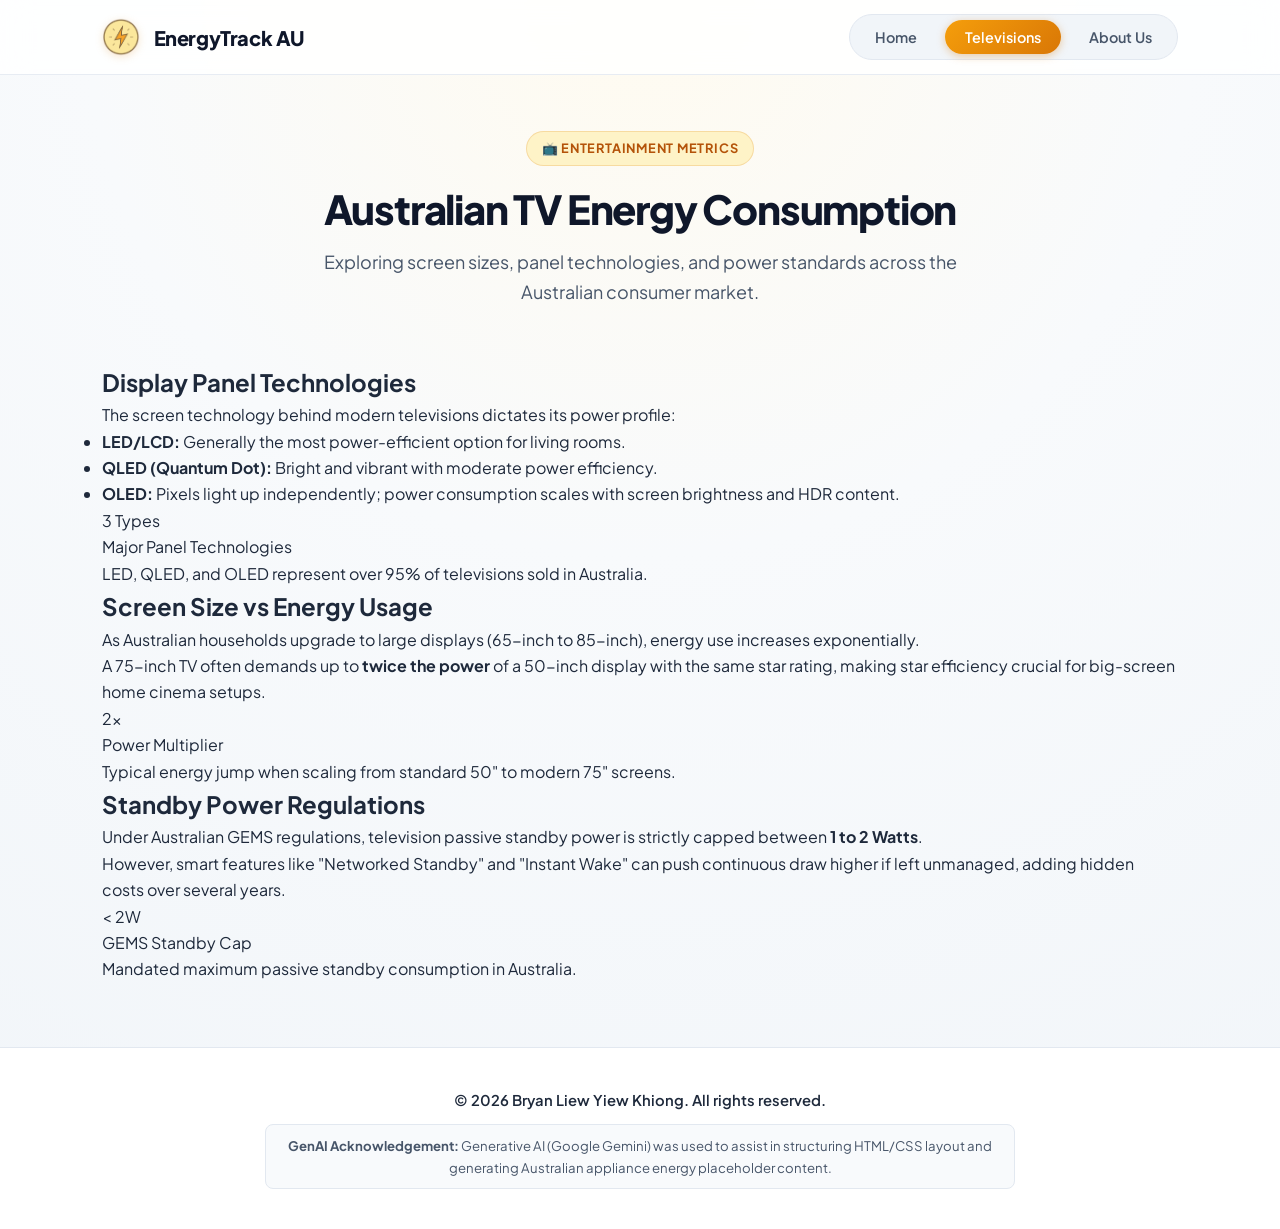
==== televisions.html @ 2cfe1e7c "Initial commit" ====
<!DOCTYPE html>
<html lang="en">
<head>
  <meta charset="UTF-8" />
  <meta name="viewport" content="width=device-width, initial-scale=1.0" />
  <title>Televisions - Australian Appliance Energy</title>
  <link rel="stylesheet" href="style.css" />
</head>
<body>
  <header>
    <nav class="navbar">
      <div class="nav-brand" id="brand-logo" role="button" tabindex="0" title="Return to Home">
        <img src="images/PowerIcon.png" alt="Power Logo" class="power-icon" />
        <span class="brand-text">EnergyTrack AU</span>
      </div>

      <ul class="nav-links">
        <li><button class="nav-btn" data-page="index.html">Home</button></li>
        <li><button class="nav-btn active" data-page="televisions.html">Televisions</button></li>
        <li><button class="nav-btn" data-page="about.html">About Us</button></li>
      </ul>
    </nav>
  </header>

  <main class="content-container">
    <div class="hero-banner">
      <span class="tag-badge">📺 Entertainment Metrics</span>
      <h1>Australian TV Energy Consumption</h1>
      <p class="subtitle">Exploring screen sizes, panel technologies, and power standards across the Australian consumer market.</p>
    </div>

    <div class="story-stream">

      <section class="story-block">
        <div class="story-content">
          <h2>Display Panel Technologies</h2>
          <p>The screen technology behind modern televisions dictates its power profile:</p>
          <ul>
            <li><strong>LED/LCD:</strong> Generally the most power-efficient option for living rooms.</li>
            <li><strong>QLED (Quantum Dot):</strong> Bright and vibrant with moderate power efficiency.</li>
            <li><strong>OLED:</strong> Pixels light up independently; power consumption scales with screen brightness and HDR content.</li>
          </ul>
        </div>
        <div class="story-stat-box">
          <div class="stat-number">3 Types</div>
          <div class="stat-label">Major Panel Technologies</div>
          <p class="stat-desc">LED, QLED, and OLED represent over 95% of televisions sold in Australia.</p>
        </div>
      </section>

      <section class="story-block reversed">
        <div class="story-content">
          <h2>Screen Size vs Energy Usage</h2>
          <p>
            As Australian households upgrade to large displays (65-inch to 85-inch), energy use increases exponentially.
          </p>
          <p>
            A 75-inch TV often demands up to <strong>twice the power</strong> of a 50-inch display with the same star rating, making star efficiency crucial for big-screen home cinema setups.
          </p>
        </div>
        <div class="story-stat-box">
          <div class="stat-number">2x</div>
          <div class="stat-label">Power Multiplier</div>
          <p class="stat-desc">Typical energy jump when scaling from standard 50" to modern 75" screens.</p>
        </div>
      </section>

      <section class="story-block">
        <div class="story-content">
          <h2>Standby Power Regulations</h2>
          <p>
            Under Australian GEMS regulations, television passive standby power is strictly capped between <strong>1 to 2 Watts</strong>.
          </p>
          <p>
            However, smart features like "Networked Standby" and "Instant Wake" can push continuous draw higher if left unmanaged, adding hidden costs over several years.
          </p>
        </div>
        <div class="story-stat-box">
          <div class="stat-number">&lt; 2W</div>
          <div class="stat-label">GEMS Standby Cap</div>
          <p class="stat-desc">Mandated maximum passive standby consumption in Australia.</p>
        </div>
      </section>

    </div>
  </main>

  <footer>
    <div class="footer-content">
      <p class="copyright">&copy; <span id="current-year"></span> Bryan Liew Yiew Khiong. All rights reserved.</p>
      <p class="acknowledgement">
        <strong>GenAI Acknowledgement:</strong> Generative AI (Google Gemini) was used to assist in structuring HTML/CSS layout and generating Australian appliance energy placeholder content.
      </p>
    </div>
  </footer>

  <script src="script.js"></script>
</body>
</html>
---- style.css ----
@import url('https://fonts.googleapis.com/css2?family=Plus+Jakarta+Sans:wght@400;500;600;700;800&display=swap');

:root {
  /* Colors tuned directly to your golden/amber lightning logo */
  --primary-gold: #d97706;        /* Warm rich amber */
  --primary-gold-light: #fef3c7;  /* Soft amber tint */
  --primary-gold-dark: #b45309;   /* Deep amber */
  --gold-glow: rgba(217, 119, 6, 0.15);

  --slate-900: #0f172a;           /* Deep luxury slate */
  --slate-800: #1e293b;
  --slate-600: #475569;
  --slate-400: #94a3b8;
  --slate-200: #e2e8f0;
  --slate-50:  #f8fafc;

  --card-bg: #ffffff;
  --card-shadow: 0 4px 20px -2px rgba(15, 23, 42, 0.05), 0 2px 6px -1px rgba(15, 23, 42, 0.02);
  --card-hover-shadow: 0 12px 28px -4px rgba(217, 119, 6, 0.12), 0 4px 12px -2px rgba(15, 23, 42, 0.04);
}

* {
  margin: 0;
  padding: 0;
  box-sizing: border-box;
}

body {
  font-family: 'Plus Jakarta Sans', -apple-system, BlinkMacSystemFont, 'Segoe UI', Roboto, sans-serif;
  background: radial-gradient(circle at 50% 0%, #fffbf0 0%, #f8fafc 40%, #f1f5f9 100%);
  color: var(--slate-800);
  line-height: 1.65;
  min-height: 100vh;
  display: flex;
  flex-direction: column;
  -webkit-font-smoothing: antialiased;
}

/* Glassmorphism Header */
header {
  position: sticky;
  top: 0;
  z-index: 100;
  background: rgba(255, 255, 255, 0.85);
  backdrop-filter: blur(14px);
  -webkit-backdrop-filter: blur(14px);
  border-bottom: 1px solid rgba(226, 232, 240, 0.8);
}

.navbar {
  max-width: 1140px;
  margin: 0 auto;
  padding: 0.9rem 2rem;
  display: flex;
  align-items: center;
  justify-content: space-between;
}

/* Brand & Power Logo */
.nav-brand {
  display: flex;
  align-items: center;
  gap: 0.85rem;
  cursor: pointer;
  user-select: none;
  transition: transform 0.2s cubic-bezier(0.4, 0, 0.2, 1);
}

.nav-brand:hover {
  transform: translateY(-1px);
}

.power-icon {
  width: 38px;
  height: 38px;
  object-fit: contain;
  filter: drop-shadow(0 2px 4px rgba(217, 119, 6, 0.2));
}

.brand-text {
  font-size: 1.25rem;
  font-weight: 800;
  letter-spacing: -0.02em;
  color: var(--slate-900);
}

/* Navigation Buttons */
.nav-links {
  list-style: none;
  display: flex;
  align-items: center;
  gap: 0.5rem;
  background: #f1f5f9;
  padding: 0.3rem;
  border-radius: 9999px;
  border: 1px solid var(--slate-200);
}

.nav-btn {
  background: transparent;
  border: none;
  padding: 0.5rem 1.25rem;
  border-radius: 9999px;
  font-size: 0.9rem;
  font-weight: 600;
  color: var(--slate-600);
  cursor: pointer;
  transition: all 0.25s ease;
  font-family: inherit;
}

/* Mouse over feedback */
.nav-btn:hover {
  color: var(--primary-gold-dark);
  background-color: rgba(254, 243, 199, 0.6);
}

/* Feedback for current active page */
.nav-btn.active {
  background: linear-gradient(135deg, #f59e0b 0%, #d97706 100%);
  color: #ffffff;
  box-shadow: 0 2px 8px rgba(217, 119, 6, 0.35);
}

/* Main Container */
.content-container {
  max-width: 1140px;
  margin: 3.5rem auto 4rem;
  padding: 0 2rem;
  flex: 1;
  width: 100%;
}

/* Hero Section */
.hero-banner {
  text-align: center;
  max-width: 800px;
  margin: 0 auto 3.5rem;
}

.tag-badge {
  display: inline-flex;
  align-items: center;
  gap: 0.4rem;
  background-color: var(--primary-gold-light);
  color: var(--primary-gold-dark);
  font-size: 0.8rem;
  font-weight: 700;
  text-transform: uppercase;
  letter-spacing: 0.06em;
  padding: 0.35rem 0.9rem;
  border-radius: 9999px;
  border: 1px solid rgba(217, 119, 6, 0.2);
  margin-bottom: 1.2rem;
}

.hero-banner h1 {
  font-size: 2.5rem;
  font-weight: 800;
  letter-spacing: -0.03em;
  color: var(--slate-900);
  line-height: 1.2;
  margin-bottom: 0.9rem;
}

.subtitle {
  color: var(--slate-600);
  font-size: 1.125rem;
  font-weight: 400;
  max-width: 650px;
  margin: 0 auto;
}

/* Card Grid */
.card-grid {
  display: grid;
  grid-template-columns: repeat(auto-fit, minmax(320px, 1fr));
  gap: 1.75rem;
}

.card {
  background-color: var(--card-bg);
  border: 1px solid rgba(226, 232, 240, 0.9);
  border-radius: 16px;
  padding: 2rem;
  box-shadow: var(--card-shadow);
  transition: all 0.3s cubic-bezier(0.4, 0, 0.2, 1);
  position: relative;
  overflow: hidden;
  display: flex;
  flex-direction: column;
}

/* Luxury accent bar on cards */
.card::before {
  content: '';
  position: absolute;
  top: 0;
  left: 0;
  right: 0;
  height: 4px;
  background: linear-gradient(90deg, #f59e0b, #d97706);
  opacity: 0;
  transition: opacity 0.3s ease;
}

.card:hover {
  transform: translateY(-5px);
  box-shadow: var(--card-hover-shadow);
  border-color: rgba(217, 119, 6, 0.3);
}

.card:hover::before {
  opacity: 1;
}

.card-icon {
  width: 44px;
  height: 44px;
  border-radius: 10px;
  background: var(--primary-gold-light);
  color: var(--primary-gold);
  display: flex;
  align-items: center;
  justify-content: center;
  font-size: 1.25rem;
  margin-bottom: 1.25rem;
}

.card h2 {
  font-size: 1.35rem;
  font-weight: 700;
  letter-spacing: -0.01em;
  color: var(--slate-900);
  margin-bottom: 0.85rem;
}

.card p {
  color: var(--slate-600);
  font-size: 0.975rem;
  line-height: 1.65;
}

.card strong {
  color: var(--slate-900);
}

.card ul {
  padding-left: 1.2rem;
  margin-top: 0.75rem;
}

.card li {
  margin-bottom: 0.5rem;
  color: var(--slate-600);
  font-size: 0.95rem;
}

.card code {
  background: #f1f5f9;
  padding: 0.15rem 0.4rem;
  border-radius: 4px;
  font-size: 0.85em;
  color: var(--slate-800);
  font-weight: 600;
}

/* Modern Footer */
footer {
  background-color: #ffffff;
  border-top: 1px solid var(--slate-200);
  padding: 2.5rem 1.5rem;
  text-align: center;
  margin-top: auto;
}

.footer-content {
  max-width: 900px;
  margin: 0 auto;
  display: flex;
  flex-direction: column;
  gap: 0.75rem;
}

.copyright {
  font-size: 0.925rem;
  font-weight: 600;
  color: var(--slate-800);
}

.acknowledgement {
  display: inline-block;
  font-size: 0.825rem;
  color: var(--slate-600);
  background: var(--slate-50);
  padding: 0.6rem 1.25rem;
  border-radius: 8px;
  border: 1px solid var(--slate-200);
  max-width: 750px;
  margin: 0 auto;
}
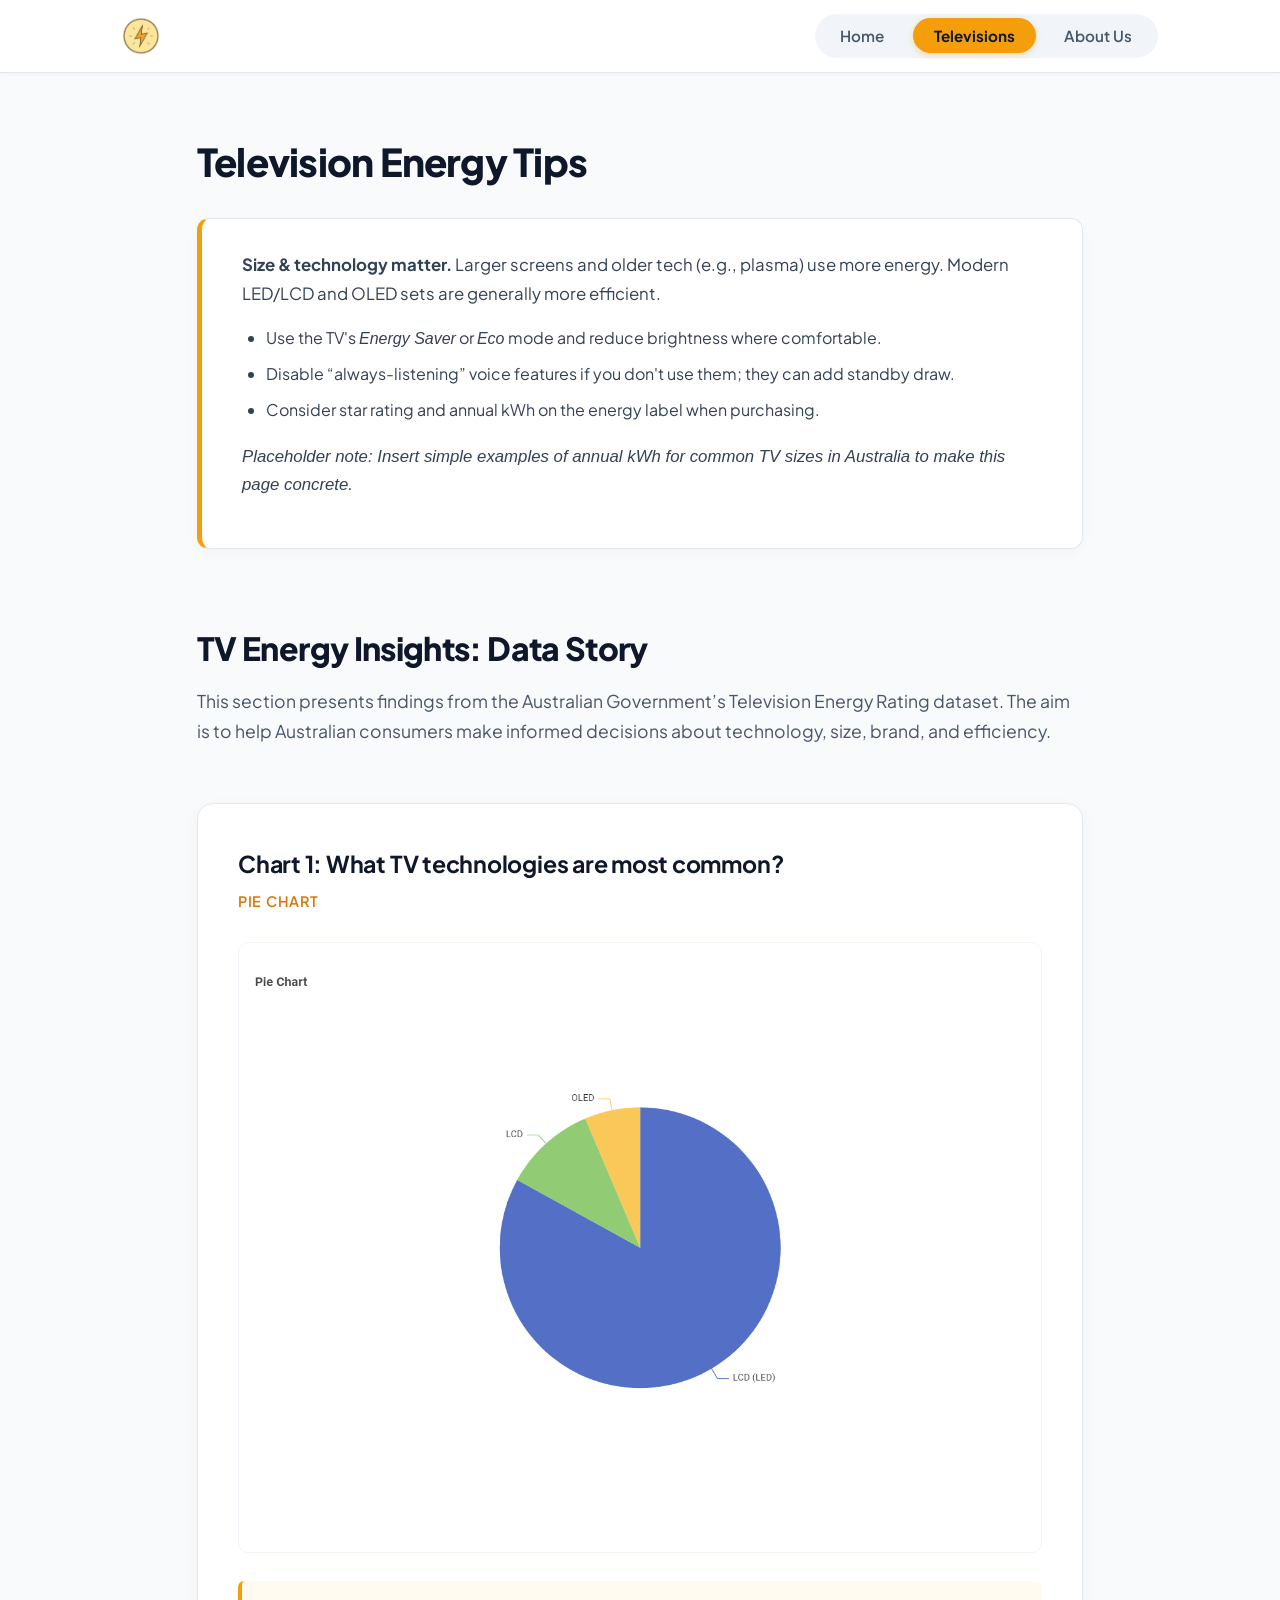
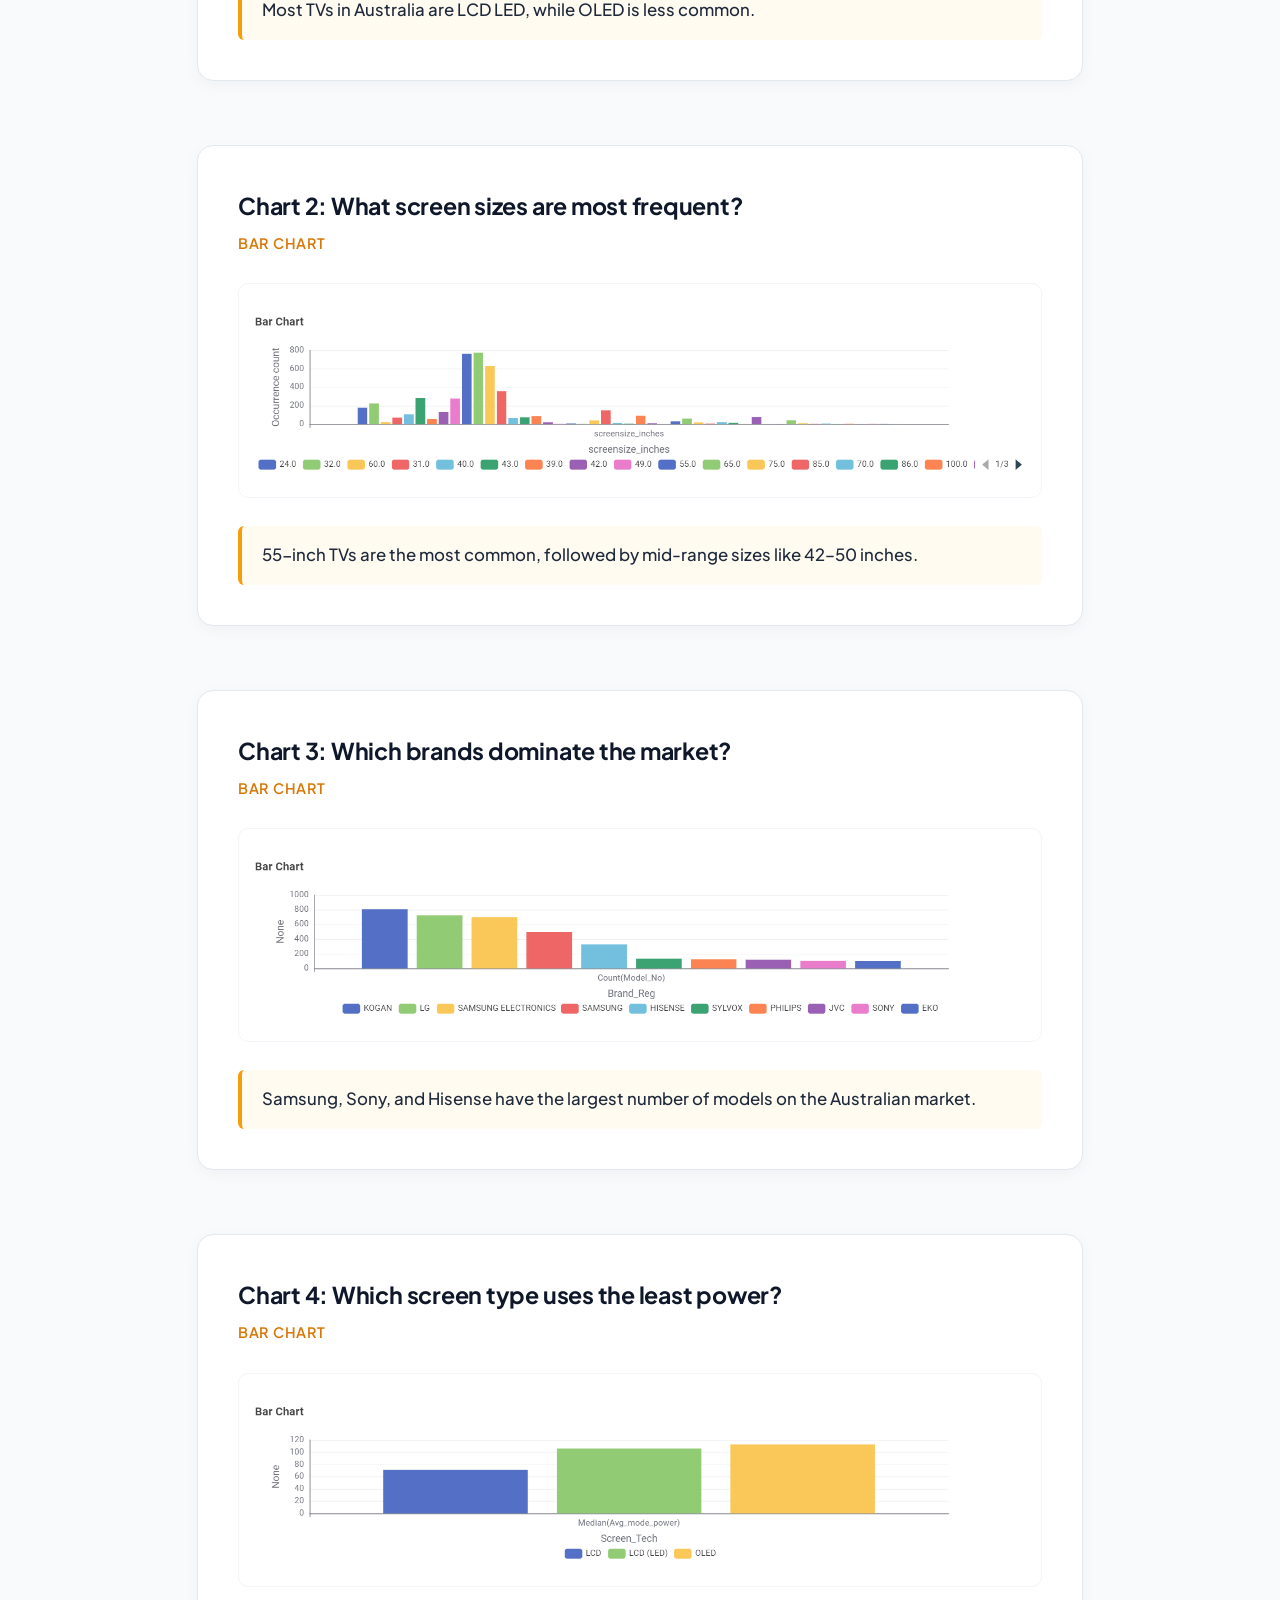
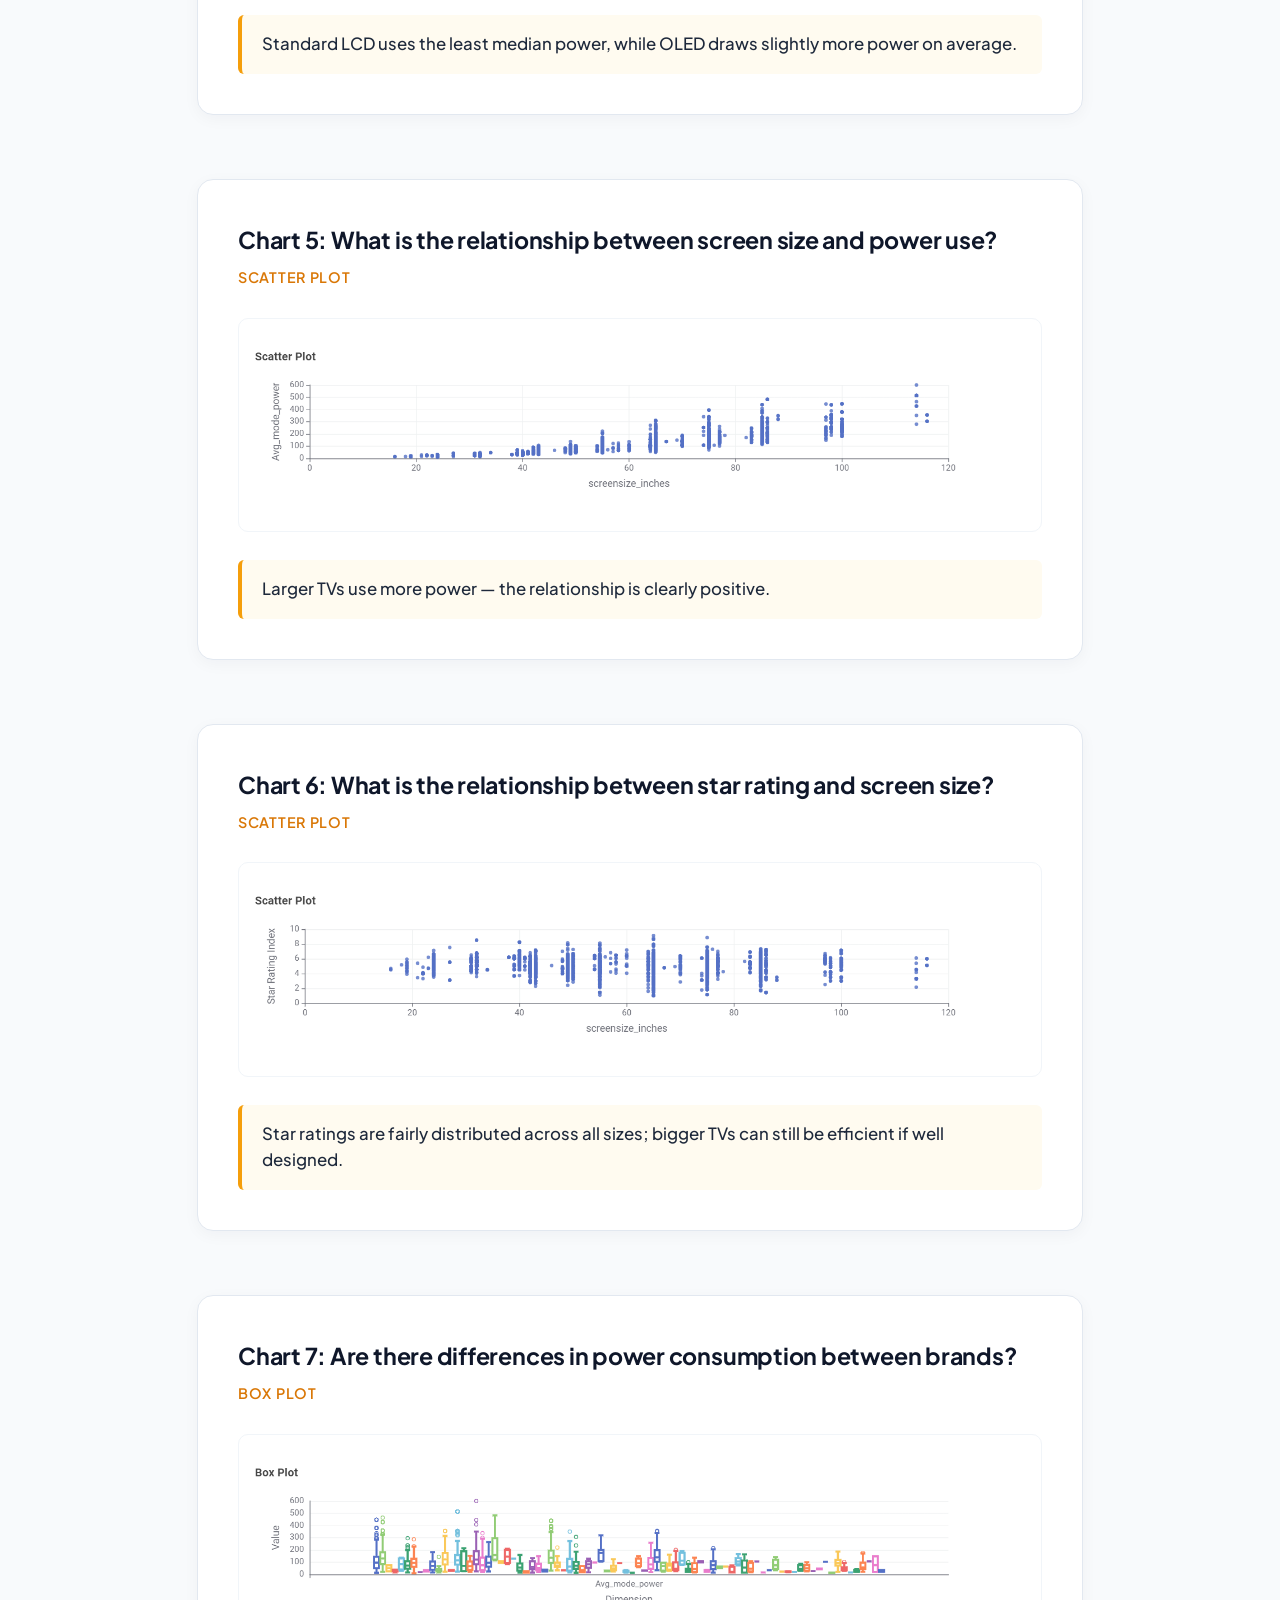
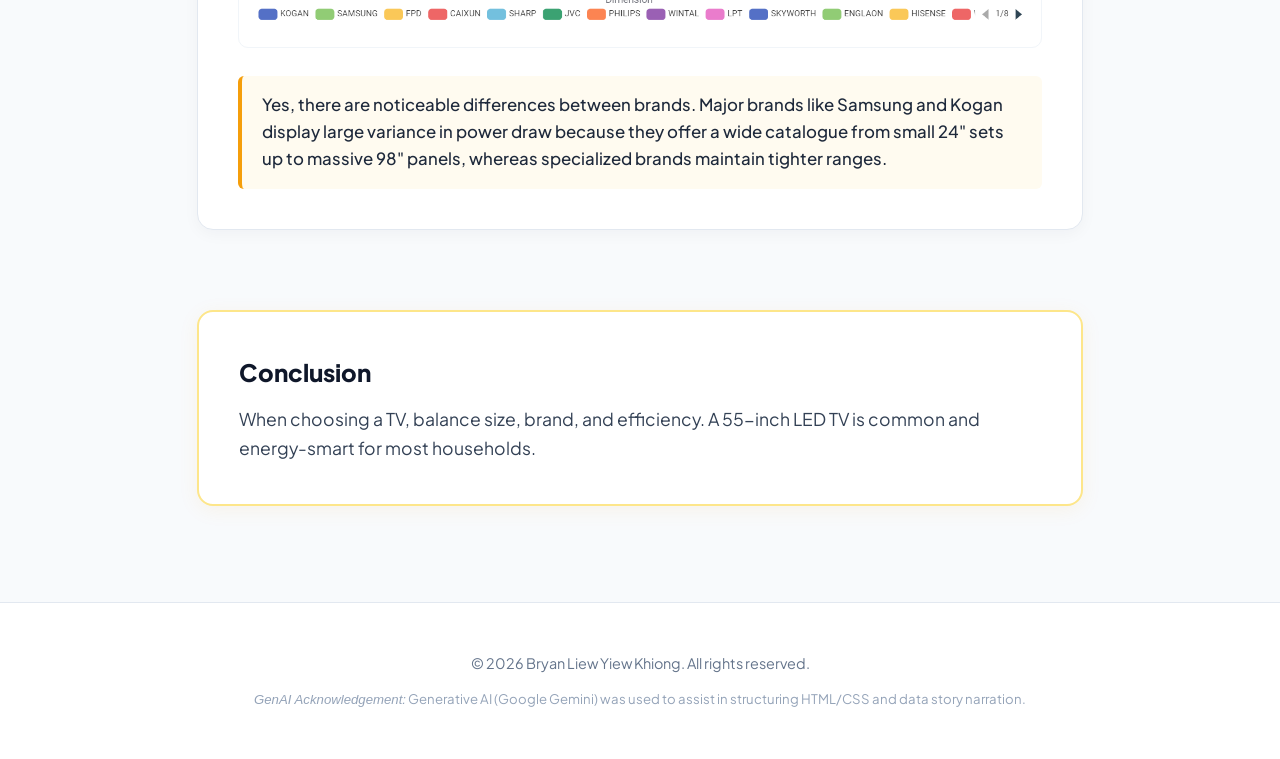
==== commit 5df1d3ab: "Improved layout" ====
--- a/televisions.html
+++ b/televisions.html
@@ -3,7 +3,7 @@
 <head>
   <meta charset="UTF-8" />
   <meta name="viewport" content="width=device-width, initial-scale=1.0" />
-  <title>Televisions - Australian Appliance Energy</title>
+  <title>Televisions - Appliance Energy Consumption</title>
   <link rel="stylesheet" href="style.css" />
 </head>
 <body>
@@ -11,7 +11,6 @@
     <nav class="navbar">
       <div class="nav-brand" id="brand-logo" role="button" tabindex="0" title="Return to Home">
         <img src="images/PowerIcon.png" alt="Power Logo" class="power-icon" />
-        <span class="brand-text">EnergyTrack AU</span>
       </div>
 
       <ul class="nav-links">
@@ -23,73 +22,109 @@
   </header>
 
   <main class="content-container">
-    <div class="hero-banner">
-      <span class="tag-badge">📺 Entertainment Metrics</span>
-      <h1>Australian TV Energy Consumption</h1>
-      <p class="subtitle">Exploring screen sizes, panel technologies, and power standards across the Australian consumer market.</p>
-    </div>
+    <section class="tips-section">
+      <h1 class="main-title">Television Energy Tips</h1>
 
-    <div class="story-stream">
+      <div class="tips-callout-box">
+        <p>
+          <strong>Size &amp; technology matter.</strong> Larger screens and older tech (e.g., plasma) use more energy. Modern LED/LCD and OLED sets are generally more efficient.
+        </p>
+        <ul class="tips-list">
+          <li>Use the TV's <em>Energy Saver</em> or <em>Eco</em> mode and reduce brightness where comfortable.</li>
+          <li>Disable &ldquo;always-listening&rdquo; voice features if you don't use them; they can add standby draw.</li>
+          <li>Consider star rating and annual kWh on the energy label when purchasing.</li>
+        </ul>
+        <p class="placeholder-note">
+          <em>Placeholder note: Insert simple examples of annual kWh for common TV sizes in Australia to make this page concrete.</em>
+        </p>
+      </div>
+    </section>
 
-      <section class="story-block">
-        <div class="story-content">
-          <h2>Display Panel Technologies</h2>
-          <p>The screen technology behind modern televisions dictates its power profile:</p>
-          <ul>
-            <li><strong>LED/LCD:</strong> Generally the most power-efficient option for living rooms.</li>
-            <li><strong>QLED (Quantum Dot):</strong> Bright and vibrant with moderate power efficiency.</li>
-            <li><strong>OLED:</strong> Pixels light up independently; power consumption scales with screen brightness and HDR content.</li>
-          </ul>
+    <section class="data-story-section">
+      <h2 class="story-title">TV Energy Insights: Data Story</h2>
+      <p class="story-intro">
+        This section presents findings from the Australian Government&rsquo;s Television Energy Rating dataset. The aim is to help Australian consumers make informed decisions about technology, size, brand, and efficiency.
+      </p>
+
+      <article class="chart-item">
+        <h3 class="chart-heading">Chart 1: What TV technologies are most common?</h3>
+        <p class="chart-type">Pie Chart</p>
+        <div class="chart-image-wrapper">
+          <img src="images/chart1_pie.png" alt="Pie Chart of TV Technologies" class="chart-img" />
         </div>
-        <div class="story-stat-box">
-          <div class="stat-number">3 Types</div>
-          <div class="stat-label">Major Panel Technologies</div>
-          <p class="stat-desc">LED, QLED, and OLED represent over 95% of televisions sold in Australia.</p>
+        <p class="chart-insight">Most TVs in Australia are LCD LED, while OLED is less common.</p>
+      </article>
+
+      <article class="chart-item">
+        <h3 class="chart-heading">Chart 2: What screen sizes are most frequent?</h3>
+        <p class="chart-type">Bar Chart</p>
+        <div class="chart-image-wrapper">
+          <img src="images/chart2_bar.png" alt="Bar Chart of Screen Sizes" class="chart-img" />
         </div>
-      </section>
+        <p class="chart-insight">55-inch TVs are the most common, followed by mid-range sizes like 42&ndash;50 inches.</p>
+      </article>
 
-      <section class="story-block reversed">
-        <div class="story-content">
-          <h2>Screen Size vs Energy Usage</h2>
-          <p>
-            As Australian households upgrade to large displays (65-inch to 85-inch), energy use increases exponentially.
-          </p>
-          <p>
-            A 75-inch TV often demands up to <strong>twice the power</strong> of a 50-inch display with the same star rating, making star efficiency crucial for big-screen home cinema setups.
-          </p>
+      <article class="chart-item">
+        <h3 class="chart-heading">Chart 3: Which brands dominate the market?</h3>
+        <p class="chart-type">Bar Chart</p>
+        <div class="chart-image-wrapper">
+          <img src="images/chart3_bar.png" alt="Bar Chart of Brand Models" class="chart-img" />
         </div>
-        <div class="story-stat-box">
-          <div class="stat-number">2x</div>
-          <div class="stat-label">Power Multiplier</div>
-          <p class="stat-desc">Typical energy jump when scaling from standard 50" to modern 75" screens.</p>
+        <p class="chart-insight">Samsung, Sony, and Hisense have the largest number of models on the Australian market.</p>
+      </article>
+
+      <article class="chart-item">
+        <h3 class="chart-heading">Chart 4: Which screen type uses the least power?</h3>
+        <p class="chart-type">Bar Chart</p>
+        <div class="chart-image-wrapper">
+          <img src="images/chart4_bar.png" alt="Bar Chart of Median Power by Screen Tech" class="chart-img" />
         </div>
-      </section>
+        <p class="chart-insight">Standard LCD uses the least median power, while OLED draws slightly more power on average.</p>
+      </article>
 
-      <section class="story-block">
-        <div class="story-content">
-          <h2>Standby Power Regulations</h2>
-          <p>
-            Under Australian GEMS regulations, television passive standby power is strictly capped between <strong>1 to 2 Watts</strong>.
-          </p>
-          <p>
-            However, smart features like "Networked Standby" and "Instant Wake" can push continuous draw higher if left unmanaged, adding hidden costs over several years.
-          </p>
+      <article class="chart-item">
+        <h3 class="chart-heading">Chart 5: What is the relationship between screen size and power use?</h3>
+        <p class="chart-type">Scatter Plot</p>
+        <div class="chart-image-wrapper">
+          <img src="images/chart5_scatter.png" alt="Scatter Plot of Screen Size vs Power Use" class="chart-img" />
         </div>
-        <div class="story-stat-box">
-          <div class="stat-number">&lt; 2W</div>
-          <div class="stat-label">GEMS Standby Cap</div>
-          <p class="stat-desc">Mandated maximum passive standby consumption in Australia.</p>
+        <p class="chart-insight">Larger TVs use more power &mdash; the relationship is clearly positive.</p>
+      </article>
+
+      <article class="chart-item">
+        <h3 class="chart-heading">Chart 6: What is the relationship between star rating and screen size?</h3>
+        <p class="chart-type">Scatter Plot</p>
+        <div class="chart-image-wrapper">
+          <img src="images/chart6_scatter.png" alt="Scatter Plot of Star Rating vs Screen Size" class="chart-img" />
         </div>
-      </section>
+        <p class="chart-insight">Star ratings are fairly distributed across all sizes; bigger TVs can still be efficient if well designed.</p>
+      </article>
 
-    </div>
+      <article class="chart-item">
+        <h3 class="chart-heading">Chart 7: Are there differences in power consumption between brands?</h3>
+        <p class="chart-type">Box Plot</p>
+        <div class="chart-image-wrapper">
+          <img src="images/chart7_box.png" alt="Box Plot of Power Consumption by Brand" class="chart-img" />
+        </div>
+        <p class="chart-insight">Yes, there are noticeable differences between brands. Major brands like Samsung and Kogan display large variance in power draw because they offer a wide catalogue from small 24&quot; sets up to massive 98&quot; panels, whereas specialized brands maintain tighter ranges.</p>
+      </article>
+
+      <div class="conclusion-box">
+        <h3 class="conclusion-title">Conclusion</h3>
+        <p class="conclusion-text">
+          When choosing a TV, balance size, brand, and efficiency. A 55-inch LED TV is common and energy-smart for most households.
+        </p>
+      </div>
+
+    </section>
+
   </main>
 
   <footer>
     <div class="footer-content">
-      <p class="copyright">&copy; <span id="current-year"></span> Bryan Liew Yiew Khiong. All rights reserved.</p>
+      <p>&copy; <span id="current-year"></span> Bryan Liew Yiew Khiong. All rights reserved.</p>
       <p class="acknowledgement">
-        <strong>GenAI Acknowledgement:</strong> Generative AI (Google Gemini) was used to assist in structuring HTML/CSS layout and generating Australian appliance energy placeholder content.
+        <em>GenAI Acknowledgement:</em> Generative AI (Google Gemini) was used to assist in structuring HTML/CSS and data story narration.
       </p>
     </div>
   </footer>
--- a/style.css
+++ b/style.css
@@ -1,23 +1,4 @@
 @import url('https://fonts.googleapis.com/css2?family=Plus+Jakarta+Sans:wght@400;500;600;700;800&display=swap');
-
-:root {
-  /* Colors tuned directly to your golden/amber lightning logo */
-  --primary-gold: #d97706;        /* Warm rich amber */
-  --primary-gold-light: #fef3c7;  /* Soft amber tint */
-  --primary-gold-dark: #b45309;   /* Deep amber */
-  --gold-glow: rgba(217, 119, 6, 0.15);
-
-  --slate-900: #0f172a;           /* Deep luxury slate */
-  --slate-800: #1e293b;
-  --slate-600: #475569;
-  --slate-400: #94a3b8;
-  --slate-200: #e2e8f0;
-  --slate-50:  #f8fafc;
-
-  --card-bg: #ffffff;
-  --card-shadow: 0 4px 20px -2px rgba(15, 23, 42, 0.05), 0 2px 6px -1px rgba(15, 23, 42, 0.02);
-  --card-hover-shadow: 0 12px 28px -4px rgba(217, 119, 6, 0.12), 0 4px 12px -2px rgba(15, 23, 42, 0.04);
-}
 
 * {
   margin: 0;
@@ -26,276 +7,234 @@
 }
 
 body {
-  font-family: 'Plus Jakarta Sans', -apple-system, BlinkMacSystemFont, 'Segoe UI', Roboto, sans-serif;
-  background: radial-gradient(circle at 50% 0%, #fffbf0 0%, #f8fafc 40%, #f1f5f9 100%);
-  color: var(--slate-800);
-  line-height: 1.65;
-  min-height: 100vh;
-  display: flex;
-  flex-direction: column;
-  -webkit-font-smoothing: antialiased;
-}
-
-/* Glassmorphism Header */
+  font-family: 'Plus Jakarta Sans', -apple-system, BlinkMacSystemFont, "Segoe UI", Roboto, sans-serif;
+  background-color: #f8fafc;
+  color: #1e293b;
+  line-height: 1.7;
+}
+
 header {
+  background-color: #ffffff;
+  border-bottom: 1px solid #e2e8f0;
   position: sticky;
   top: 0;
   z-index: 100;
-  background: rgba(255, 255, 255, 0.85);
-  backdrop-filter: blur(14px);
-  -webkit-backdrop-filter: blur(14px);
-  border-bottom: 1px solid rgba(226, 232, 240, 0.8);
+  box-shadow: 0 1px 4px rgba(0, 0, 0, 0.04);
 }
 
 .navbar {
-  max-width: 1140px;
+  max-width: 1100px;
   margin: 0 auto;
-  padding: 0.9rem 2rem;
+  padding: 0.85rem 2rem;
   display: flex;
   align-items: center;
   justify-content: space-between;
 }
 
-/* Brand & Power Logo */
 .nav-brand {
+  cursor: pointer;
   display: flex;
   align-items: center;
-  gap: 0.85rem;
-  cursor: pointer;
-  user-select: none;
-  transition: transform 0.2s cubic-bezier(0.4, 0, 0.2, 1);
-}
-
-.nav-brand:hover {
-  transform: translateY(-1px);
+  gap: 0.75rem;
 }
 
 .power-icon {
   width: 38px;
   height: 38px;
   object-fit: contain;
-  filter: drop-shadow(0 2px 4px rgba(217, 119, 6, 0.2));
-}
-
-.brand-text {
-  font-size: 1.25rem;
-  font-weight: 800;
-  letter-spacing: -0.02em;
-  color: var(--slate-900);
-}
-
-/* Navigation Buttons */
+}
+
 .nav-links {
   list-style: none;
   display: flex;
-  align-items: center;
   gap: 0.5rem;
   background: #f1f5f9;
   padding: 0.3rem;
   border-radius: 9999px;
-  border: 1px solid var(--slate-200);
 }
 
 .nav-btn {
   background: transparent;
+  color: #475569;
   border: none;
-  padding: 0.5rem 1.25rem;
+  font-size: 0.95rem;
+  font-weight: 600;
+  padding: 0.5rem 1.3rem;
   border-radius: 9999px;
+  cursor: pointer;
+  transition: all 0.2s ease;
+  font-family: inherit;
+}
+
+.nav-btn:hover {
+  color: #b45309;
+  background-color: #fef3c7;
+}
+
+.nav-btn.active {
+  background-color: #f59e0b;
+  color: #0f172a;
+  font-weight: 700;
+  box-shadow: 0 2px 6px rgba(245, 158, 11, 0.3);
+}
+
+.content-container {
+  max-width: 950px;
+  margin: 3.5rem auto 6rem;
+  padding: 0 2rem;
+}
+
+.main-title {
+  font-size: 2.4rem;
+  font-weight: 800;
+  color: #0f172a;
+  letter-spacing: -0.02em;
+  margin-bottom: 1.5rem;
+}
+
+.tips-callout-box {
+  background-color: #ffffff;
+  border: 1px solid #e2e8f0;
+  border-left: 5px solid #f59e0b;
+  border-radius: 12px;
+  padding: 2rem 2.5rem;
+  margin-bottom: 4.5rem;
+  box-shadow: 0 4px 12px rgba(15, 23, 42, 0.03);
+}
+
+.tips-callout-box p {
+  margin-bottom: 1rem;
+  color: #334155;
+  font-size: 1.05rem;
+}
+
+.tips-list {
+  padding-left: 1.5rem;
+  margin-bottom: 1.25rem;
+}
+
+.tips-list li {
+  margin-bottom: 0.5rem;
+  color: #334155;
+}
+
+.placeholder-note {
+  font-size: 0.9rem;
+  color: #64748b;
+  font-style: italic;
+  margin-top: 1rem;
+}
+
+.story-title {
+  font-size: 2rem;
+  font-weight: 800;
+  color: #0f172a;
+  letter-spacing: -0.02em;
+  margin-bottom: 0.75rem;
+}
+
+.story-intro {
+  font-size: 1.1rem;
+  color: #475569;
+  margin-bottom: 3.5rem;
+  line-height: 1.7;
+}
+
+.chart-item {
+  background: #ffffff;
+  border: 1px solid #e2e8f0;
+  border-radius: 16px;
+  padding: 2.5rem;
+  margin-bottom: 4rem;
+  box-shadow: 0 4px 16px rgba(15, 23, 42, 0.04);
+}
+
+.chart-heading {
+  font-size: 1.45rem;
+  font-weight: 700;
+  color: #0f172a;
+  letter-spacing: -0.01em;
+  margin-bottom: 0.35rem;
+}
+
+.chart-type {
   font-size: 0.9rem;
   font-weight: 600;
-  color: var(--slate-600);
-  cursor: pointer;
-  transition: all 0.25s ease;
-  font-family: inherit;
-}
-
-/* Mouse over feedback */
-.nav-btn:hover {
-  color: var(--primary-gold-dark);
-  background-color: rgba(254, 243, 199, 0.6);
-}
-
-/* Feedback for current active page */
-.nav-btn.active {
-  background: linear-gradient(135deg, #f59e0b 0%, #d97706 100%);
-  color: #ffffff;
-  box-shadow: 0 2px 8px rgba(217, 119, 6, 0.35);
-}
-
-/* Main Container */
-.content-container {
-  max-width: 1140px;
-  margin: 3.5rem auto 4rem;
-  padding: 0 2rem;
-  flex: 1;
-  width: 100%;
-}
-
-/* Hero Section */
-.hero-banner {
+  color: #d97706;
+  text-transform: uppercase;
+  letter-spacing: 0.05em;
+  margin-bottom: 1.75rem;
+}
+
+.chart-image-wrapper {
+  background: #ffffff;
+  border: 1px solid #f1f5f9;
+  border-radius: 10px;
+  padding: 1.5rem 1rem;
+  display: flex;
+  justify-content: center;
+  align-items: center;
+  margin-bottom: 1.75rem;
+}
+
+.chart-img {
+  max-width: 100%;
+  height: auto;
+  display: block;
+}
+
+.chart-insight {
+  font-size: 1.05rem;
+  font-weight: 500;
+  color: #1e293b;
+  background-color: #fffbf0;
+  border-left: 4px solid #f59e0b;
+  padding: 1rem 1.25rem;
+  border-radius: 6px;
+  line-height: 1.6;
+}
+
+.conclusion-box {
+  background: #ffffff;
+  border: 2px solid #fde68a;
+  border-radius: 16px;
+  padding: 2.5rem;
+  margin-top: 5rem;
+  box-shadow: 0 4px 20px rgba(245, 158, 11, 0.08);
+}
+
+.conclusion-title {
+  font-size: 1.5rem;
+  font-weight: 800;
+  color: #0f172a;
+  margin-bottom: 0.75rem;
+}
+
+.conclusion-text {
+  font-size: 1.1rem;
+  color: #334155;
+  line-height: 1.7;
+}
+
+footer {
+  border-top: 1px solid #e2e8f0;
+  padding: 3rem 1.5rem;
   text-align: center;
+  color: #64748b;
+  font-size: 0.9rem;
+  background-color: #ffffff;
+  margin-top: 4rem;
+}
+
+.footer-content {
   max-width: 800px;
-  margin: 0 auto 3.5rem;
-}
-
-.tag-badge {
-  display: inline-flex;
-  align-items: center;
-  gap: 0.4rem;
-  background-color: var(--primary-gold-light);
-  color: var(--primary-gold-dark);
-  font-size: 0.8rem;
-  font-weight: 700;
-  text-transform: uppercase;
-  letter-spacing: 0.06em;
-  padding: 0.35rem 0.9rem;
-  border-radius: 9999px;
-  border: 1px solid rgba(217, 119, 6, 0.2);
-  margin-bottom: 1.2rem;
-}
-
-.hero-banner h1 {
-  font-size: 2.5rem;
-  font-weight: 800;
-  letter-spacing: -0.03em;
-  color: var(--slate-900);
-  line-height: 1.2;
-  margin-bottom: 0.9rem;
-}
-
-.subtitle {
-  color: var(--slate-600);
-  font-size: 1.125rem;
-  font-weight: 400;
-  max-width: 650px;
-  margin: 0 auto;
-}
-
-/* Card Grid */
-.card-grid {
-  display: grid;
-  grid-template-columns: repeat(auto-fit, minmax(320px, 1fr));
-  gap: 1.75rem;
-}
-
-.card {
-  background-color: var(--card-bg);
-  border: 1px solid rgba(226, 232, 240, 0.9);
-  border-radius: 16px;
-  padding: 2rem;
-  box-shadow: var(--card-shadow);
-  transition: all 0.3s cubic-bezier(0.4, 0, 0.2, 1);
-  position: relative;
-  overflow: hidden;
-  display: flex;
-  flex-direction: column;
-}
-
-/* Luxury accent bar on cards */
-.card::before {
-  content: '';
-  position: absolute;
-  top: 0;
-  left: 0;
-  right: 0;
-  height: 4px;
-  background: linear-gradient(90deg, #f59e0b, #d97706);
-  opacity: 0;
-  transition: opacity 0.3s ease;
-}
-
-.card:hover {
-  transform: translateY(-5px);
-  box-shadow: var(--card-hover-shadow);
-  border-color: rgba(217, 119, 6, 0.3);
-}
-
-.card:hover::before {
-  opacity: 1;
-}
-
-.card-icon {
-  width: 44px;
-  height: 44px;
-  border-radius: 10px;
-  background: var(--primary-gold-light);
-  color: var(--primary-gold);
-  display: flex;
-  align-items: center;
-  justify-content: center;
-  font-size: 1.25rem;
-  margin-bottom: 1.25rem;
-}
-
-.card h2 {
-  font-size: 1.35rem;
-  font-weight: 700;
-  letter-spacing: -0.01em;
-  color: var(--slate-900);
-  margin-bottom: 0.85rem;
-}
-
-.card p {
-  color: var(--slate-600);
-  font-size: 0.975rem;
-  line-height: 1.65;
-}
-
-.card strong {
-  color: var(--slate-900);
-}
-
-.card ul {
-  padding-left: 1.2rem;
-  margin-top: 0.75rem;
-}
-
-.card li {
-  margin-bottom: 0.5rem;
-  color: var(--slate-600);
-  font-size: 0.95rem;
-}
-
-.card code {
-  background: #f1f5f9;
-  padding: 0.15rem 0.4rem;
-  border-radius: 4px;
-  font-size: 0.85em;
-  color: var(--slate-800);
-  font-weight: 600;
-}
-
-/* Modern Footer */
-footer {
-  background-color: #ffffff;
-  border-top: 1px solid var(--slate-200);
-  padding: 2.5rem 1.5rem;
-  text-align: center;
-  margin-top: auto;
-}
-
-.footer-content {
-  max-width: 900px;
   margin: 0 auto;
   display: flex;
   flex-direction: column;
   gap: 0.75rem;
 }
 
-.copyright {
-  font-size: 0.925rem;
-  font-weight: 600;
-  color: var(--slate-800);
-}
-
 .acknowledgement {
-  display: inline-block;
   font-size: 0.825rem;
-  color: var(--slate-600);
-  background: var(--slate-50);
-  padding: 0.6rem 1.25rem;
-  border-radius: 8px;
-  border: 1px solid var(--slate-200);
-  max-width: 750px;
-  margin: 0 auto;
+  color: #94a3b8;
 }
